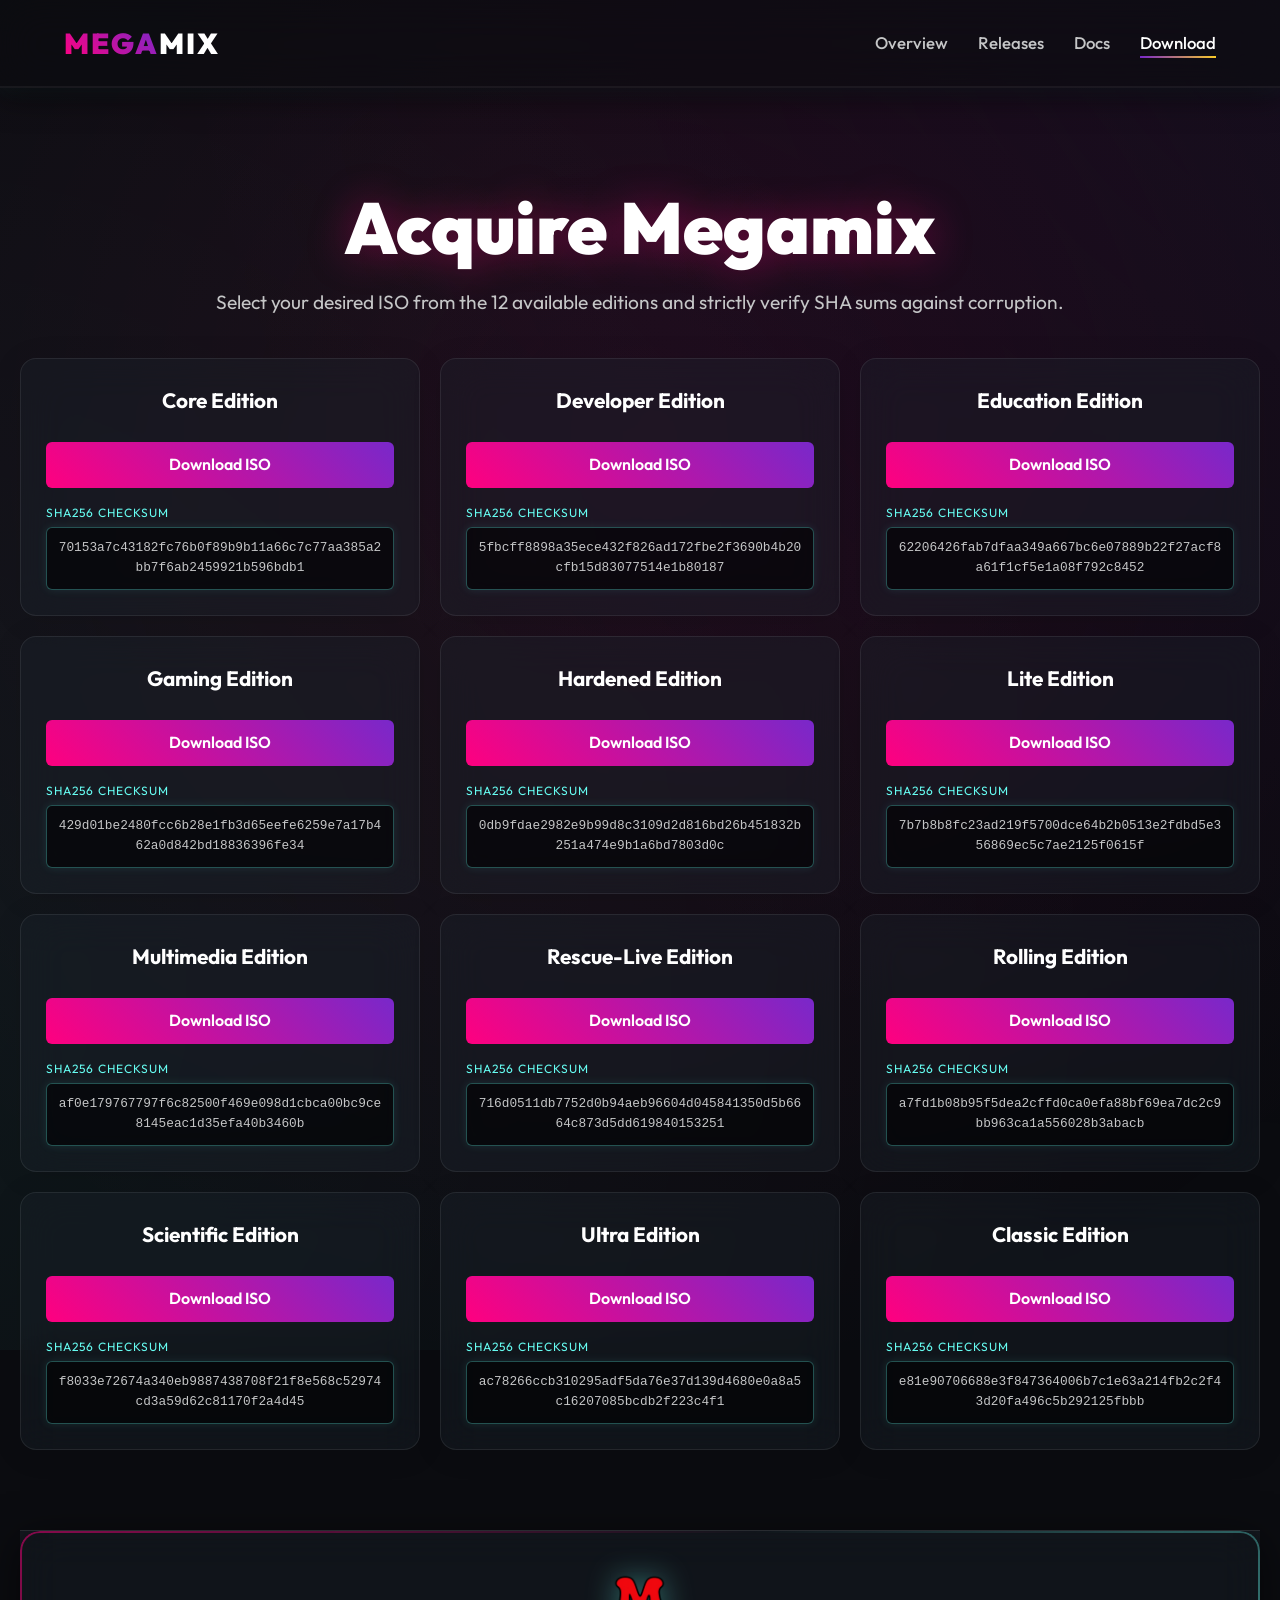
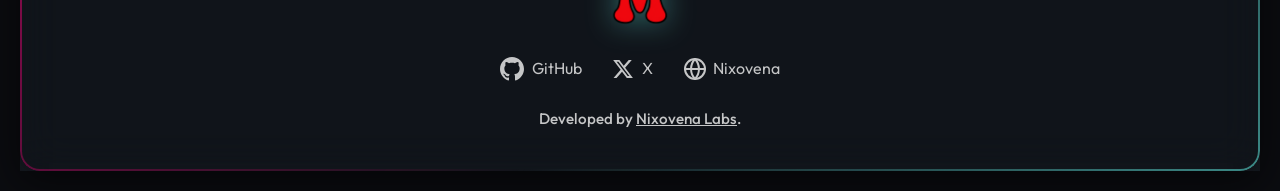
==== download.html @ 6d177a24 "Create" ====
<!DOCTYPE html>
<html lang="en">

<head>
    <meta charset="UTF-8">
    <meta name="viewport" content="width=device-width, initial-scale=1.0">
    <title>Download - Megamix</title>
    <link href="https://fonts.googleapis.com/css2?family=Outfit:wght@300;500;700;900&display=swap" rel="stylesheet">
    <link rel="icon" type="image/png" href="Assets/megamix.png">
    <link rel="stylesheet" href="style.css">
    <style>
        .page-header {
            text-align: center;
            padding: 80px 0 40px 0;
        }

        .download-grid {
            display: grid;
            grid-template-columns: repeat(auto-fit, minmax(300px, 1fr));
            gap: 20px;
            margin-bottom: 50px;
        }

        .download-card {
            background: rgba(31, 40, 51, 0.3);
            backdrop-filter: blur(20px);
            -webkit-backdrop-filter: blur(20px);
            border-radius: 16px;
            padding: 25px;
            border: 1px solid rgba(255, 255, 255, 0.08);
            display: flex;
            flex-direction: column;
            align-items: center;
            text-align: center;
            transition: all 0.4s cubic-bezier(0.175, 0.885, 0.32, 1.275);
            box-shadow: 0 4px 30px rgba(0, 0, 0, 0.1);
            position: relative;
        }

        .download-card::before {
            content: '';
            position: absolute;
            top: 0; left: 0; right: 0; bottom: 0;
            border-radius: 16px;
            padding: 2px;
            background: linear-gradient(45deg, transparent, transparent);
            -webkit-mask: linear-gradient(#fff 0 0) content-box, linear-gradient(#fff 0 0);
            -webkit-mask-composite: xor;
            mask-composite: exclude;
            transition: background 0.5s;
            pointer-events: none;
            z-index: 10;
        }

        .download-card:hover {
            transform: translateY(-10px) scale(1.02);
            box-shadow: 0 20px 50px rgba(255, 0, 127, 0.2), 0 0 20px rgba(102, 252, 241, 0.2);
            border-color: transparent;
        }

        .download-card:hover::before {
            background: linear-gradient(45deg, var(--gradient-1), var(--accent), var(--gradient-2));
        }

        .dl-title {
            font-size: 1.3rem;
            color: var(--text-primary);
            font-weight: 700;
            margin-bottom: 10px;
        }

        .dl-btn {
            margin-top: 15px;
            margin-bottom: 15px;
            display: inline-block;
            padding: 10px 25px;
            background: linear-gradient(45deg, var(--gradient-1), var(--gradient-2));
            color: #fff;
            text-decoration: none;
            border-radius: 6px;
            font-weight: 600;
            transition: all 0.3s;
            width: 100%;
        }

        .dl-btn:hover {
            box-shadow: 0 15px 30px rgba(255, 0, 127, 0.5), inset 0 0 10px rgba(255, 255, 255, 0.2);
            transform: translateY(-3px);
        }

        .checksum-box {
            background: rgba(0, 0, 0, 0.6);
            border: 1px solid rgba(102, 252, 241, 0.3);
            box-shadow: 0 0 10px rgba(102, 252, 241, 0.1);
            color: var(--text-muted);
            padding: 10px;
            font-family: monospace;
            font-size: 0.8rem;
            width: 100%;
            border-radius: 6px;
            word-wrap: break-word;
            text-align: center;
        }

        .checksum-title {
            font-size: 0.75rem;
            color: var(--accent);
            text-transform: uppercase;
            letter-spacing: 1px;
            margin-bottom: 5px;
            text-align: left;
            width: 100%;
        }
    </style>
</head>

<body>

    <nav class="navbar">
        <a href="index.html" class="brand">
            <span class="mega-text">MEGA</span>MIX
        </a>
        <ul class="nav-links">
            <li><a href="index.html">Overview</a></li>
            <li><a href="releases.html">Releases</a></li>
            <li><a href="docs.html">Docs</a></li>
            <li><a href="download.html" class="active">Download</a></li>
        </ul>
    </nav>

    <div class="container">
        <div class="page-header">
            <h1 class="page-title">Acquire Megamix</h1>
            <p class="subtitle" style="margin: 0 auto;">Select your desired ISO from the 12 available editions and
                strictly verify SHA sums against corruption.</p>
        </div>

        <div class="download-grid">

            <div class="download-card">
                <div class="dl-title">Core Edition</div>
                <a href="https://sourceforge.net/projects/megamix/files/release/Megamix-Core-1.0-amd64.iso/download" class="dl-btn">Download ISO</a>
                <div class="checksum-title">SHA256 CHECKSUM</div>
                <div class="checksum-box">70153a7c43182fc76b0f89b9b11a66c7c77aa385a2bb7f6ab2459921b596bdb1</div>
            </div>

            <div class="download-card">
                <div class="dl-title">Developer Edition</div>
                <a href="https://sourceforge.net/projects/megamix/files/release/Megamix-Developer-1.0-amd64.iso/download" class="dl-btn">Download ISO</a>
                <div class="checksum-title">SHA256 CHECKSUM</div>
                <div class="checksum-box">5fbcff8898a35ece432f826ad172fbe2f3690b4b20cfb15d83077514e1b80187</div>
            </div>

            <div class="download-card">
                <div class="dl-title">Education Edition</div>
                <a href="https://sourceforge.net/projects/megamix/files/release/Megamix-Education-1.0-amd64.iso/download" class="dl-btn">Download ISO</a>
                <div class="checksum-title">SHA256 CHECKSUM</div>
                <div class="checksum-box">62206426fab7dfaa349a667bc6e07889b22f27acf8a61f1cf5e1a08f792c8452</div>
            </div>

            <div class="download-card">
                <div class="dl-title">Gaming Edition</div>
                <a href="https://sourceforge.net/projects/megamix/files/release/Megamix-Gaming-1.0-amd64.iso/download" class="dl-btn">Download ISO</a>
                <div class="checksum-title">SHA256 CHECKSUM</div>
                <div class="checksum-box">429d01be2480fcc6b28e1fb3d65eefe6259e7a17b462a0d842bd18836396fe34</div>
            </div>

            <div class="download-card">
                <div class="dl-title">Hardened Edition</div>
                <a href="https://sourceforge.net/projects/megamix/files/release/Megamix-Hardened-1.0-amd64.iso/download" class="dl-btn">Download ISO</a>
                <div class="checksum-title">SHA256 CHECKSUM</div>
                <div class="checksum-box">0db9fdae2982e9b99d8c3109d2d816bd26b451832b251a474e9b1a6bd7803d0c</div>
            </div>

            <div class="download-card">
                <div class="dl-title">Lite Edition</div>
                <a href="https://sourceforge.net/projects/megamix/files/release/Megamix-Lite-1.0-amd64.iso/download" class="dl-btn">Download ISO</a>
                <div class="checksum-title">SHA256 CHECKSUM</div>
                <div class="checksum-box">7b7b8b8fc23ad219f5700dce64b2b0513e2fdbd5e356869ec5c7ae2125f0615f</div>
            </div>

            <div class="download-card">
                <div class="dl-title">Multimedia Edition</div>
                <a href="https://sourceforge.net/projects/megamix/files/release/Megamix-Multimedia-1.0-amd64.iso/download" class="dl-btn">Download ISO</a>
                <div class="checksum-title">SHA256 CHECKSUM</div>
                <div class="checksum-box">af0e179767797f6c82500f469e098d1cbca00bc9ce8145eac1d35efa40b3460b</div>
            </div>

            <div class="download-card">
                <div class="dl-title">Rescue-Live Edition</div>
                <a href="https://sourceforge.net/projects/megamix/files/release/Megamix-Rescue-Live-1.0-amd64.iso/download" class="dl-btn">Download ISO</a>
                <div class="checksum-title">SHA256 CHECKSUM</div>
                <div class="checksum-box">716d0511db7752d0b94aeb96604d045841350d5b6664c873d5dd619840153251</div>
            </div>

            <div class="download-card">
                <div class="dl-title">Rolling Edition</div>
                <a href="https://sourceforge.net/projects/megamix/files/release/Megamix-Rolling-1.0-amd64.iso/download" class="dl-btn">Download ISO</a>
                <div class="checksum-title">SHA256 CHECKSUM</div>
                <div class="checksum-box">a7fd1b08b95f5dea2cffd0ca0efa88bf69ea7dc2c9bb963ca1a556028b3abacb</div>
            </div>

            <div class="download-card">
                <div class="dl-title">Scientific Edition</div>
                <a href="https://sourceforge.net/projects/megamix/files/release/Megamix-Scientific-1.0-amd64.iso/download" class="dl-btn">Download ISO</a>
                <div class="checksum-title">SHA256 CHECKSUM</div>
                <div class="checksum-box">f8033e72674a340eb9887438708f21f8e568c52974cd3a59d62c81170f2a4d45</div>
            </div>

            <div class="download-card">
                <div class="dl-title">Ultra Edition</div>
                <a href="https://sourceforge.net/projects/megamix/files/release/Megamix-Ultra-1.0-amd64.iso/download" class="dl-btn">Download ISO</a>
                <div class="checksum-title">SHA256 CHECKSUM</div>
                <div class="checksum-box">ac78266ccb310295adf5da76e37d139d4680e0a8a5c16207085bcdb2f223c4f1</div>
            </div>

            <div class="download-card">
                <div class="dl-title">Classic Edition</div>
                <a href="https://sourceforge.net/projects/megamix/files/release/Megamix-Classic-1.0-amd64.iso/download" class="dl-btn">Download ISO</a>
                <div class="checksum-title">SHA256 CHECKSUM</div>
                <div class="checksum-box">e81e90706688e3f847364006b7c1e63a214fb2c2f43d20fa496c5b292125fbbb</div>
            </div>

        </div>

        <footer class="footer mega-glass-panel" style="display: flex; flex-direction: column; align-items: center; padding: 40px; margin-top: 80px; border-bottom: none; border-left: none; border-right: none; border-radius: 0;">
            <div style="display: flex; align-items: center; justify-content: center; margin-bottom: 25px;">
                <img src="Assets/megamix.png" alt="Megamix Logo" style="height: 60px; width: auto; filter: drop-shadow(0 0 15px rgba(102, 252, 241, 0.4));">
            </div>
            <div style="display: flex; gap: 30px; margin-bottom: 25px;">
                <a href="https://github.com/Nixovena" target="_blank" style="color: var(--text-muted); text-decoration: none; font-size: 1rem; transition: color 0.3s; display: flex; align-items: center; gap: 8px;">
                    <svg width="24" height="24" viewBox="0 0 24 24" fill="currentColor"><path d="M12 0c-6.626 0-12 5.373-12 12 0 5.302 3.438 9.8 8.207 11.387.599.111.793-.261.793-.577v-2.234c-3.338.726-4.033-1.416-4.033-1.416-.546-1.387-1.333-1.756-1.333-1.756-1.089-.745.083-.729.083-.729 1.205.084 1.839 1.237 1.839 1.237 1.07 1.834 2.807 1.304 3.492.997.107-.775.418-1.305.762-1.604-2.665-.305-5.467-1.334-5.467-5.931 0-1.311.469-2.381 1.236-3.221-.124-.303-.535-1.524.117-3.176 0 0 1.008-.322 3.301 1.23.957-.266 1.983-.399 3.003-.404 1.02.005 2.047.138 3.006.404 2.291-1.552 3.297-1.23 3.297-1.23.653 1.653.242 2.874.118 3.176.77.84 1.235 1.911 1.235 3.221 0 4.609-2.807 5.624-5.479 5.921.43.372.823 1.102.823 2.222v3.293c0 .319.192.694.801.576 4.765-1.589 8.199-6.086 8.199-11.386 0-6.627-5.373-12-12-12z"/></svg>
                    GitHub
                </a>
                <a href="https://x.com/nixovena" target="_blank" style="color: var(--text-muted); text-decoration: none; font-size: 1rem; transition: color 0.3s; display: flex; align-items: center; gap: 8px;">
                    <svg width="22" height="22" viewBox="0 0 24 24" fill="currentColor"><path d="M18.244 2.25h3.308l-7.227 8.26 8.502 11.24H16.17l-5.214-6.817L4.99 21.75H1.68l7.73-8.835L1.254 2.25H8.08l4.713 6.231zm-1.161 17.52h1.833L7.084 4.126H5.117z"/></svg>
                    X
                </a>
                <a href="https://nixovena.org" target="_blank" style="color: var(--text-muted); text-decoration: none; font-size: 1rem; transition: color 0.3s; display: flex; align-items: center; gap: 6px;">
                    <svg width="24" height="24" viewBox="0 0 24 24" fill="none" stroke="currentColor" stroke-width="2" stroke-linecap="round" stroke-linejoin="round"><circle cx="12" cy="12" r="10"/><path d="M12 2a15.3 15.3 0 0 1 4 10 15.3 15.3 0 0 1-4 10 15.3 15.3 0 0 1-4-10 15.3 15.3 0 0 1 4-10z"/><line x1="2" y1="12" x2="22" y2="12"/></svg>
                    Nixovena
                </a>
            </div>
            <div style="color: var(--text-muted); font-size: 0.95rem; font-weight: 500;">
                Developed by <a href="https://nixovena.org" target="_blank" style="color: inherit; text-decoration: underline;">Nixovena Labs</a>.
            </div>
        </footer>
    </div>
</body>

</html>
---- style.css ----
:root {
    --bg-main: #0b0c10;
    --bg-secondary: #1f2833;
    --text-primary: #ffffff;
    --text-muted: #c5c6c7;

    /* Vibrant Hippie/Mega gradient colors */
    --gradient-1: #ff007f;
    --gradient-2: #7928ca;
    --gradient-3: #ff4d4d;
    --gradient-4: #f9cb28;

    --accent: #66fcf1;
    --accent-hover: #45a29e;

    --font-main: 'Outfit', sans-serif;
}

html {
    scroll-behavior: smooth;
}

* {
    margin: 0;
    padding: 0;
    box-sizing: border-box;
}

body {
    background-color: var(--bg-main);
    color: var(--text-primary);
    font-family: var(--font-main);
    line-height: 1.6;
    overflow-x: hidden;
    position: relative;
}

/* Ultimate Background Mesh */
body::before {
    content: '';
    position: fixed;
    top: -50%;
    left: -50%;
    width: 200%;
    height: 200%;
    background: radial-gradient(circle at 50% 50%, rgba(255, 0, 127, 0.08), transparent 60%),
                radial-gradient(circle at 80% 20%, rgba(121, 40, 202, 0.08), transparent 50%),
                radial-gradient(circle at 20% 80%, rgba(102, 252, 241, 0.05), transparent 50%);
    z-index: -1;
    animation: rotateMesh 40s linear infinite;
    pointer-events: none;
}

@keyframes rotateMesh {
    0% { transform: rotate(0deg); }
    100% { transform: rotate(360deg); }
}

/* Ultimate Custom Scrollbar */
::-webkit-scrollbar {
    width: 12px;
}
::-webkit-scrollbar-track {
    background: var(--bg-main);
}
::-webkit-scrollbar-thumb {
    background: linear-gradient(var(--gradient-1), var(--gradient-2));
    border-radius: 6px;
    border: 2px solid var(--bg-main);
}
::-webkit-scrollbar-thumb:hover {
    background: linear-gradient(var(--gradient-3), var(--gradient-4));
}

/* Navbar Setup */
.navbar {
    display: flex;
    justify-content: space-between;
    align-items: center;
    padding: 20px 5%;
    background: rgba(11, 12, 16, 0.6);
    -webkit-backdrop-filter: blur(20px);
    backdrop-filter: blur(20px);
    border-bottom: 2px solid rgba(255, 255, 255, 0.05);
    box-shadow: 0 10px 30px rgba(0, 0, 0, 0.5), 0 0 20px rgba(102, 252, 241, 0.1);
    position: sticky;
    top: 0;
    z-index: 1000;
}

.brand {
    font-size: 1.8rem;
    font-weight: 900;
    color: var(--text-primary);
    text-decoration: none;
    letter-spacing: 2px;
}

.mega-text {
    background: linear-gradient(45deg, var(--gradient-1), var(--gradient-2));
    -webkit-background-clip: text;
    background-clip: text;
    -webkit-text-fill-color: transparent;
    color: transparent;
}

.nav-links {
    list-style: none;
    display: flex;
    gap: 30px;
}

.nav-links a {
    color: var(--text-muted);
    text-decoration: none;
    font-weight: 500;
    font-size: 1.05rem;
    position: relative;
    transition: color 0.3s;
}

.nav-links a:hover,
.nav-links a.active {
    color: var(--text-primary);
}

.nav-links a::after {
    content: '';
    position: absolute;
    width: 0;
    height: 2px;
    bottom: -5px;
    left: 0;
    background: linear-gradient(90deg, var(--gradient-2), var(--gradient-4));
    transition: width 0.3s;
}

.nav-links a:hover::after,
.nav-links a.active::after {
    width: 100%;
}

.container {
    max-width: 1400px;
    margin: 0 auto;
    padding: 20px;
}

/* Hero Section */
.hero {
    display: flex;
    align-items: center;
    justify-content: space-between;
    min-height: 80vh;
    gap: 50px;
}

.hero-image {
    flex: 1;
    display: flex;
    justify-content: center;
    position: relative;
}

.hero-image img {
    max-width: 90%;
    width: 500px;
    height: auto;
    filter: drop-shadow(0 0 30px rgba(121, 40, 202, 0.4));
    animation: float 6s ease-in-out infinite;
}

@keyframes float {
    0% {
        transform: translateY(0px) rotate(0deg);
    }

    50% {
        transform: translateY(-20px) rotate(2deg);
    }

    100% {
        transform: translateY(0px) rotate(0deg);
    }
}

.hero-content {
    flex: 1;
}

.badge {
    display: inline-block;
    padding: 6px 12px;
    background: rgba(255, 255, 255, 0.1);
    border: 1px solid rgba(255, 255, 255, 0.2);
    border-radius: 50px;
    font-size: 0.85rem;
    font-weight: 600;
    letter-spacing: 1px;
    text-transform: uppercase;
    margin-bottom: 20px;
}

.page-title {
    font-size: 4.5rem;
    font-weight: 900;
    line-height: 1.1;
    margin-bottom: 20px;
    text-shadow: 0 0 40px rgba(255, 0, 127, 0.4);
}

.gradient-text {
    background: linear-gradient(to right, var(--gradient-3), var(--gradient-4), var(--gradient-1));
    background-size: 200% auto;
    animation: shine 5s linear infinite;
    -webkit-background-clip: text;
    background-clip: text;
    -webkit-text-fill-color: transparent;
    color: transparent;
}

@keyframes shine {
    to {
        background-position: 200% center;
    }
}

.subtitle {
    font-size: 1.2rem;
    color: var(--text-muted);
    margin-bottom: 40px;
    max-width: 90%;
}

.hero-buttons {
    display: flex;
    gap: 20px;
}

.btn {
    padding: 15px 35px;
    font-size: 1.1rem;
    font-weight: 700;
    text-decoration: none;
    border-radius: 8px;
    transition: all 0.3s;
    text-align: center;
}

.btn-primary {
    background: linear-gradient(45deg, var(--gradient-1), var(--gradient-2), var(--gradient-1));
    background-size: 200% auto;
    color: white;
    box-shadow: 0 10px 30px rgba(255, 0, 127, 0.4), inset 0 0 10px rgba(255, 255, 255, 0.2);
    border: none;
    animation: shine 4s linear infinite;
}

.btn-primary:hover {
    transform: translateY(-5px) scale(1.05);
    box-shadow: 0 20px 40px rgba(255, 0, 127, 0.6), 0 0 30px rgba(121, 40, 202, 0.6);
}

.btn-secondary {
    background: rgba(255, 255, 255, 0.05);
    backdrop-filter: blur(5px);
    color: var(--text-primary);
    border: 1px solid rgba(255, 255, 255, 0.2);
    box-shadow: 0 10px 20px rgba(0, 0, 0, 0.2);
}

.btn-secondary:hover {
    border-color: var(--accent);
    background: rgba(102, 252, 241, 0.1);
    transform: translateY(-5px) scale(1.05);
    box-shadow: 0 15px 30px rgba(102, 252, 241, 0.3);
    color: var(--accent);
}

/* Editions Section */
.editions-section {
    padding: 100px 0;
}

.section-title {
    font-size: 2.5rem;
    text-align: center;
    margin-bottom: 60px;
}

.editions-grid {
    display: grid;
    grid-template-columns: repeat(auto-fit, minmax(350px, 1fr));
    gap: 30px;
}

/* Base Card for Editions (Will be filled later) */
.edition-card {
    background: rgba(31, 40, 51, 0.4);
    backdrop-filter: blur(12px);
    -webkit-backdrop-filter: blur(12px);
    border-radius: 16px;
    overflow: hidden;
    position: relative;
    border: 1px solid rgba(255, 255, 255, 0.08);
    transition: all 0.4s cubic-bezier(0.175, 0.885, 0.32, 1.275);
    display: flex;
    flex-direction: column;
    box-shadow: 0 4px 30px rgba(0, 0, 0, 0.1);
}

.edition-card::before {
    content: '';
    position: absolute;
    top: 0; left: 0; right: 0; bottom: 0;
    border-radius: 16px;
    padding: 2px;
    background: linear-gradient(45deg, transparent, transparent);
    -webkit-mask: linear-gradient(#fff 0 0) content-box, linear-gradient(#fff 0 0);
    -webkit-mask-composite: xor;
    transition: background 0.5s;
    pointer-events: none;
    z-index: 10;
}

.edition-card:hover {
    transform: translateY(-15px) scale(1.02);
    box-shadow: 0 20px 50px rgba(255, 0, 127, 0.2), 0 0 20px rgba(102, 252, 241, 0.2);
    border-color: transparent;
}

.edition-card:hover::before {
    background: linear-gradient(45deg, var(--gradient-1), var(--accent), var(--gradient-2));
}

.edition-image {
    width: 100%;
    height: 260px;
    object-fit: cover;
    border-bottom: 2px solid var(--gradient-2);
    cursor: pointer;
    transition: transform 0.5s ease;
}

.edition-card:hover .edition-image {
    transform: scale(1.05);
}

/* Lightbox / Modal Styling */
.modal {
    display: none;
    position: fixed;
    z-index: 2000;
    padding-top: 50px;
    left: 0;
    top: 0;
    width: 100%;
    height: 100%;
    overflow: auto;
    background-color: rgba(0, 0, 0, 0.9);
    -webkit-backdrop-filter: blur(5px);
    backdrop-filter: blur(5px);
}

.modal-content {
    margin: auto;
    display: block;
    max-width: 90%;
    max-height: 85vh;
    border: 2px solid var(--accent);
    box-shadow: 0 0 30px rgba(102, 252, 241, 0.3);
    border-radius: 8px;
    animation: zoom 0.3s ease-out;
}

@keyframes zoom {
    from {
        transform: scale(0.8);
        opacity: 0;
    }

    to {
        transform: scale(1);
        opacity: 1;
    }
}

.close {
    position: absolute;
    top: 20px;
    right: 35px;
    color: #f1f1f1;
    font-size: 40px;
    font-weight: bold;
    transition: 0.3s;
    cursor: pointer;
}

.close:hover,
.close:focus {
    color: var(--gradient-1);
    text-decoration: none;
    cursor: pointer;
}

.edition-content {
    padding: 25px;
    flex: 1;
    display: flex;
    flex-direction: column;
}

.edition-name {
    font-size: 1.5rem;
    font-weight: 700;
    margin-bottom: 10px;
    color: var(--accent);
}

.edition-desc {
    color: var(--text-muted);
    font-size: 0.95rem;
    margin-bottom: 20px;
    flex: 1;
}

.edition-link {
    text-decoration: none;
    color: var(--text-primary);
    font-weight: 600;
    display: inline-block;
    border-bottom: 2px solid var(--gradient-1);
    align-self: flex-start;
    padding-bottom: 2px;
    transition: color 0.3s;
}

.edition-link:hover {
    color: var(--gradient-4);
}

/* Footer */
.footer {
    text-align: center;
    padding: 40px;
    margin-top: 50px;
    border-top: 1px solid rgba(255, 255, 255, 0.05);
    color: var(--text-muted);
}

/* Teaser Section */
.teaser-section {
    margin: 80px 0;
    border-radius: 12px;
    overflow: hidden;
    position: relative;
    border: 1px solid rgba(255, 255, 255, 0.05);
}

.teaser-container {
    position: relative;
    width: 100%;
    height: auto;
    overflow: hidden;
    display: flex;
    align-items: center;
    justify-content: center;
}

.teaser-video {
    width: 100%;
    height: auto;
    z-index: 1;
    display: block;
}

.teaser-overlay {
    position: absolute;
    top: 50%;
    left: 50%;
    transform: translate(-50%, -50%);
    z-index: 2;
    text-align: center;
    color: #fff;
    padding: 20px;
    width: 100%;
    background: rgba(0, 0, 0, 0.2);
}

.teaser-slogan {
    font-size: 3rem;
    font-weight: 900;
    margin-bottom: 10px;
    text-transform: uppercase;
    letter-spacing: 2px;
    background: linear-gradient(45deg, var(--gradient-3), var(--gradient-4));
    -webkit-background-clip: text;
    -webkit-text-fill-color: transparent;
    background-clip: text;
}

.teaser-text {
    font-size: 1.2rem;
    color: var(--text-muted);
    margin-bottom: 30px;
    font-weight: 500;
}

/* Ultimate Mega Utilities & Panel Styles */
.mega-glass-panel {
    background: rgba(31, 40, 51, 0.3);
    backdrop-filter: blur(20px);
    -webkit-backdrop-filter: blur(20px);
    border-radius: 20px;
    border: 1px solid rgba(255, 255, 255, 0.1);
    box-shadow: 0 10px 40px rgba(0, 0, 0, 0.6), inset 0 0 20px rgba(255, 255, 255, 0.02);
    position: relative;
    overflow: hidden;
}

.mega-glass-panel::before {
    content: '';
    position: absolute;
    top: 0; left: 0; right: 0; bottom: 0;
    border-radius: 20px;
    padding: 2px;
    background: linear-gradient(135deg, rgba(255,0,127,0.5), transparent, rgba(102,252,241,0.5));
    -webkit-mask: linear-gradient(#fff 0 0) content-box, linear-gradient(#fff 0 0);
    -webkit-mask-composite: xor;
    pointer-events: none;
    z-index: 1;
}

.glow-text {
    text-shadow: 0 0 20px var(--accent), 0 0 40px var(--accent);
}

.glow-image {
    filter: drop-shadow(0 0 30px rgba(102, 252, 241, 0.4)) drop-shadow(0 0 10px rgba(255, 0, 127, 0.3));
    transition: filter 0.5s;
}

.glow-image:hover {
    filter: drop-shadow(0 0 50px rgba(102, 252, 241, 0.8)) drop-shadow(0 0 20px rgba(255, 0, 127, 0.6));
}

.float-anim {
    animation: floatFast 4s ease-in-out infinite;
}

@keyframes floatFast {
    0% { transform: translateY(0px); }
    50% { transform: translateY(-15px); }
    100% { transform: translateY(0px); }
}

.panel-section {
    display: flex;
    gap: 50px;
    margin: 100px 0;
    padding: 60px;
    align-items: center;
    flex-wrap: wrap;
    z-index: 5;
}

.panel-content {
    flex: 1;
    min-width: 350px;
    position: relative;
    z-index: 2;
}

.panel-title {
    font-size: 3.5rem;
    margin-bottom: 20px;
}

.panel-subtitle {
    font-size: 1.5rem;
    margin-bottom: 30px;
    color: var(--text-primary);
    text-shadow: 0 2px 10px rgba(0,0,0,0.5);
}

.panel-content p {
    color: var(--text-muted);
    line-height: 1.8;
    margin-bottom: 20px;
    font-size: 1.1rem;
}

.panel-image-container {
    flex: 1;
    min-width: 350px;
    text-align: center;
    position: relative;
    z-index: 2;
}

.panel-image {
    max-width: 100%;
    border-radius: 12px;
    border: 1px solid rgba(255,255,255,0.2);
}
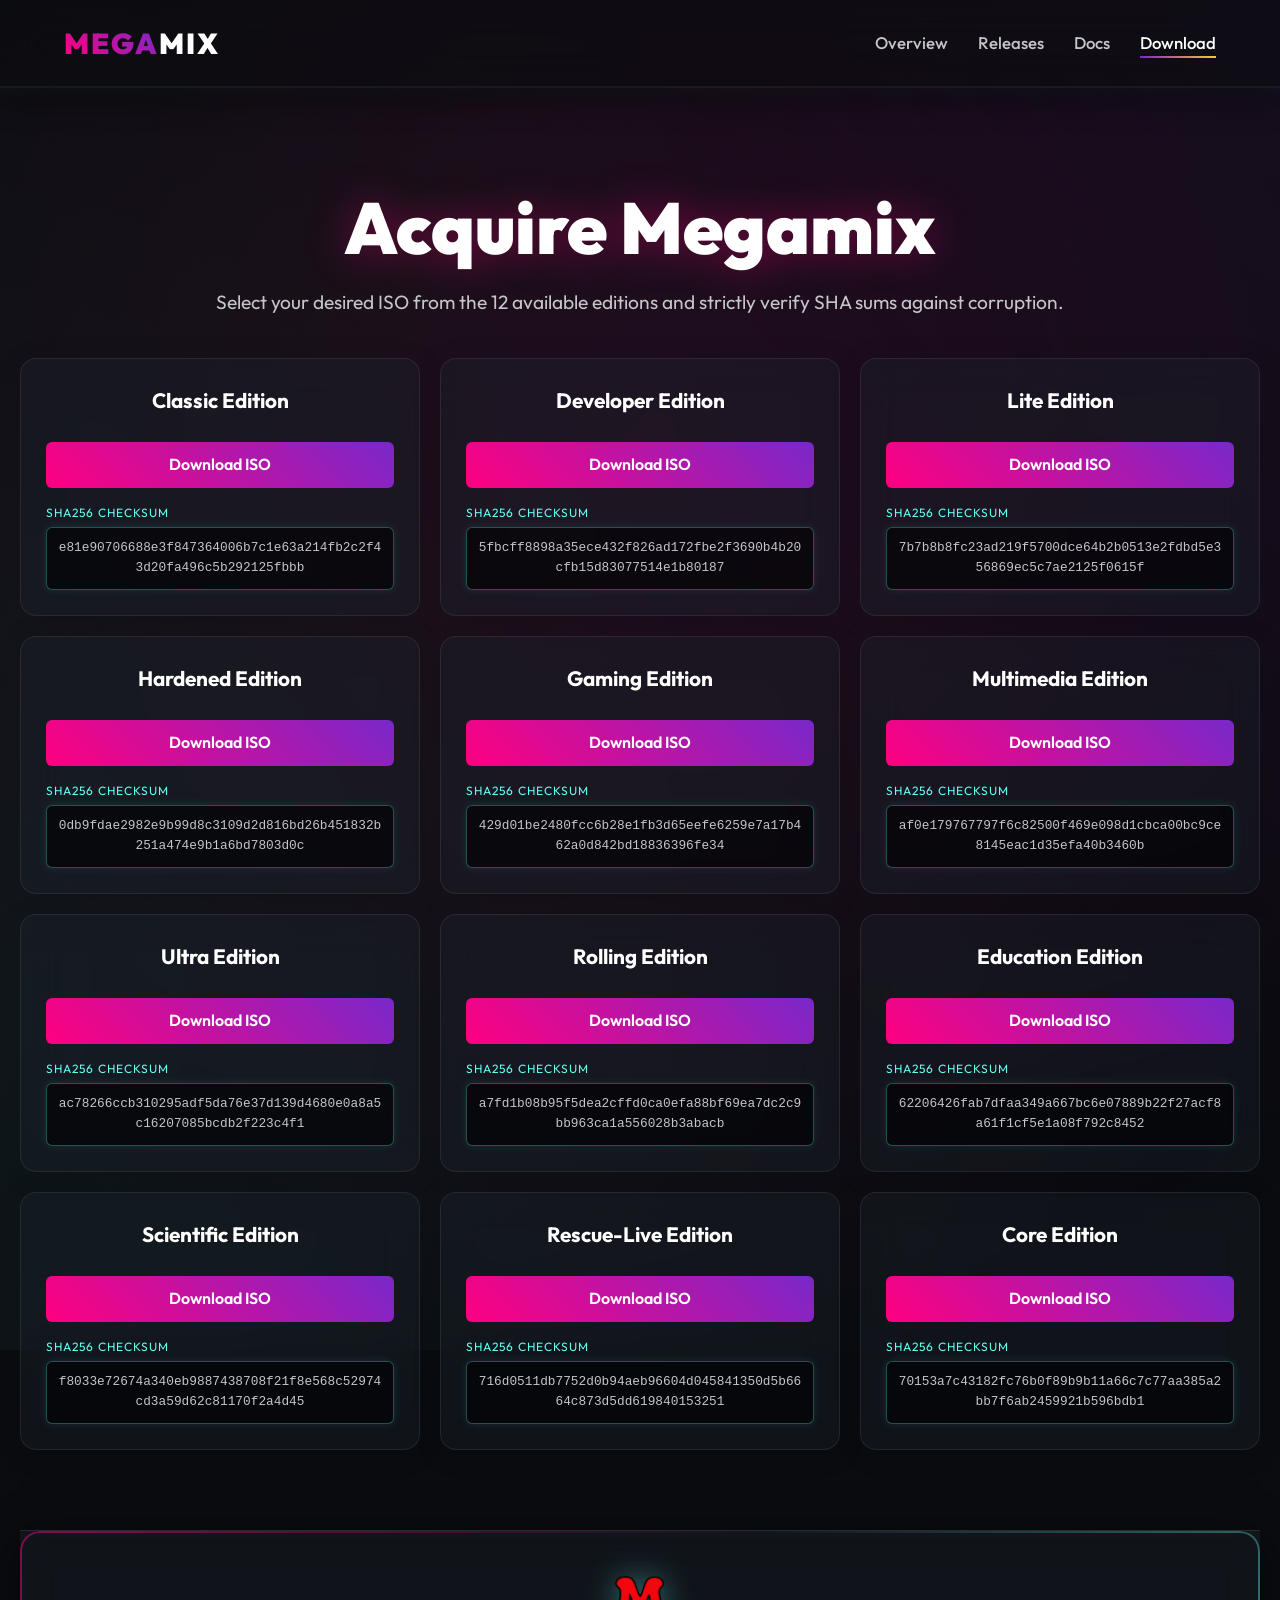
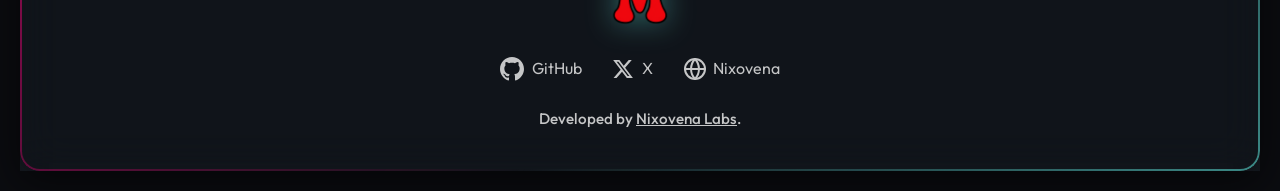
==== commit 1dce0dda: "Update download.html" ====
--- a/download.html
+++ b/download.html
@@ -138,87 +138,87 @@
         <div class="download-grid">
 
             <div class="download-card">
+                <div class="dl-title">Classic Edition</div>
+                <a href="https://sourceforge.net/projects/megamix/files/release/Megamix-Classic-1.0-amd64.iso/download" class="dl-btn">Download ISO</a>
+                <div class="checksum-title">SHA256 CHECKSUM</div>
+                <div class="checksum-box">e81e90706688e3f847364006b7c1e63a214fb2c2f43d20fa496c5b292125fbbb</div>
+            </div>
+
+            <div class="download-card">
+                <div class="dl-title">Developer Edition</div>
+                <a href="https://sourceforge.net/projects/megamix/files/release/Megamix-Developer-1.0-amd64.iso/download" class="dl-btn">Download ISO</a>
+                <div class="checksum-title">SHA256 CHECKSUM</div>
+                <div class="checksum-box">5fbcff8898a35ece432f826ad172fbe2f3690b4b20cfb15d83077514e1b80187</div>
+            </div>
+
+            <div class="download-card">
+                <div class="dl-title">Lite Edition</div>
+                <a href="https://sourceforge.net/projects/megamix/files/release/Megamix-Lite-1.0-amd64.iso/download" class="dl-btn">Download ISO</a>
+                <div class="checksum-title">SHA256 CHECKSUM</div>
+                <div class="checksum-box">7b7b8b8fc23ad219f5700dce64b2b0513e2fdbd5e356869ec5c7ae2125f0615f</div>
+            </div>
+
+            <div class="download-card">
+                <div class="dl-title">Hardened Edition</div>
+                <a href="https://sourceforge.net/projects/megamix/files/release/Megamix-Hardened-1.0-amd64.iso/download" class="dl-btn">Download ISO</a>
+                <div class="checksum-title">SHA256 CHECKSUM</div>
+                <div class="checksum-box">0db9fdae2982e9b99d8c3109d2d816bd26b451832b251a474e9b1a6bd7803d0c</div>
+            </div>
+
+            <div class="download-card">
+                <div class="dl-title">Gaming Edition</div>
+                <a href="https://sourceforge.net/projects/megamix/files/release/Megamix-Gaming-1.0-amd64.iso/download" class="dl-btn">Download ISO</a>
+                <div class="checksum-title">SHA256 CHECKSUM</div>
+                <div class="checksum-box">429d01be2480fcc6b28e1fb3d65eefe6259e7a17b462a0d842bd18836396fe34</div>
+            </div>
+
+            <div class="download-card">
+                <div class="dl-title">Multimedia Edition</div>
+                <a href="https://sourceforge.net/projects/megamix/files/release/Megamix-Multimedia-1.0-amd64.iso/download" class="dl-btn">Download ISO</a>
+                <div class="checksum-title">SHA256 CHECKSUM</div>
+                <div class="checksum-box">af0e179767797f6c82500f469e098d1cbca00bc9ce8145eac1d35efa40b3460b</div>
+            </div>
+
+            <div class="download-card">
+                <div class="dl-title">Ultra Edition</div>
+                <a href="https://sourceforge.net/projects/megamix/files/release/Megamix-Ultra-1.0-amd64.iso/download" class="dl-btn">Download ISO</a>
+                <div class="checksum-title">SHA256 CHECKSUM</div>
+                <div class="checksum-box">ac78266ccb310295adf5da76e37d139d4680e0a8a5c16207085bcdb2f223c4f1</div>
+            </div>
+
+            <div class="download-card">
+                <div class="dl-title">Rolling Edition</div>
+                <a href="https://sourceforge.net/projects/megamix/files/release/Megamix-Rolling-1.0-amd64.iso/download" class="dl-btn">Download ISO</a>
+                <div class="checksum-title">SHA256 CHECKSUM</div>
+                <div class="checksum-box">a7fd1b08b95f5dea2cffd0ca0efa88bf69ea7dc2c9bb963ca1a556028b3abacb</div>
+            </div>
+
+            <div class="download-card">
+                <div class="dl-title">Education Edition</div>
+                <a href="https://sourceforge.net/projects/megamix/files/release/Megamix-Education-1.0-amd64.iso/download" class="dl-btn">Download ISO</a>
+                <div class="checksum-title">SHA256 CHECKSUM</div>
+                <div class="checksum-box">62206426fab7dfaa349a667bc6e07889b22f27acf8a61f1cf5e1a08f792c8452</div>
+            </div>
+
+            <div class="download-card">
+                <div class="dl-title">Scientific Edition</div>
+                <a href="https://sourceforge.net/projects/megamix/files/release/Megamix-Scientific-1.0-amd64.iso/download" class="dl-btn">Download ISO</a>
+                <div class="checksum-title">SHA256 CHECKSUM</div>
+                <div class="checksum-box">f8033e72674a340eb9887438708f21f8e568c52974cd3a59d62c81170f2a4d45</div>
+            </div>
+
+            <div class="download-card">
+                <div class="dl-title">Rescue-Live Edition</div>
+                <a href="https://sourceforge.net/projects/megamix/files/release/Megamix-Rescue-Live-1.0-amd64.iso/download" class="dl-btn">Download ISO</a>
+                <div class="checksum-title">SHA256 CHECKSUM</div>
+                <div class="checksum-box">716d0511db7752d0b94aeb96604d045841350d5b6664c873d5dd619840153251</div>
+            </div>
+
+            <div class="download-card">
                 <div class="dl-title">Core Edition</div>
                 <a href="https://sourceforge.net/projects/megamix/files/release/Megamix-Core-1.0-amd64.iso/download" class="dl-btn">Download ISO</a>
                 <div class="checksum-title">SHA256 CHECKSUM</div>
                 <div class="checksum-box">70153a7c43182fc76b0f89b9b11a66c7c77aa385a2bb7f6ab2459921b596bdb1</div>
-            </div>
-
-            <div class="download-card">
-                <div class="dl-title">Developer Edition</div>
-                <a href="https://sourceforge.net/projects/megamix/files/release/Megamix-Developer-1.0-amd64.iso/download" class="dl-btn">Download ISO</a>
-                <div class="checksum-title">SHA256 CHECKSUM</div>
-                <div class="checksum-box">5fbcff8898a35ece432f826ad172fbe2f3690b4b20cfb15d83077514e1b80187</div>
-            </div>
-
-            <div class="download-card">
-                <div class="dl-title">Education Edition</div>
-                <a href="https://sourceforge.net/projects/megamix/files/release/Megamix-Education-1.0-amd64.iso/download" class="dl-btn">Download ISO</a>
-                <div class="checksum-title">SHA256 CHECKSUM</div>
-                <div class="checksum-box">62206426fab7dfaa349a667bc6e07889b22f27acf8a61f1cf5e1a08f792c8452</div>
-            </div>
-
-            <div class="download-card">
-                <div class="dl-title">Gaming Edition</div>
-                <a href="https://sourceforge.net/projects/megamix/files/release/Megamix-Gaming-1.0-amd64.iso/download" class="dl-btn">Download ISO</a>
-                <div class="checksum-title">SHA256 CHECKSUM</div>
-                <div class="checksum-box">429d01be2480fcc6b28e1fb3d65eefe6259e7a17b462a0d842bd18836396fe34</div>
-            </div>
-
-            <div class="download-card">
-                <div class="dl-title">Hardened Edition</div>
-                <a href="https://sourceforge.net/projects/megamix/files/release/Megamix-Hardened-1.0-amd64.iso/download" class="dl-btn">Download ISO</a>
-                <div class="checksum-title">SHA256 CHECKSUM</div>
-                <div class="checksum-box">0db9fdae2982e9b99d8c3109d2d816bd26b451832b251a474e9b1a6bd7803d0c</div>
-            </div>
-
-            <div class="download-card">
-                <div class="dl-title">Lite Edition</div>
-                <a href="https://sourceforge.net/projects/megamix/files/release/Megamix-Lite-1.0-amd64.iso/download" class="dl-btn">Download ISO</a>
-                <div class="checksum-title">SHA256 CHECKSUM</div>
-                <div class="checksum-box">7b7b8b8fc23ad219f5700dce64b2b0513e2fdbd5e356869ec5c7ae2125f0615f</div>
-            </div>
-
-            <div class="download-card">
-                <div class="dl-title">Multimedia Edition</div>
-                <a href="https://sourceforge.net/projects/megamix/files/release/Megamix-Multimedia-1.0-amd64.iso/download" class="dl-btn">Download ISO</a>
-                <div class="checksum-title">SHA256 CHECKSUM</div>
-                <div class="checksum-box">af0e179767797f6c82500f469e098d1cbca00bc9ce8145eac1d35efa40b3460b</div>
-            </div>
-
-            <div class="download-card">
-                <div class="dl-title">Rescue-Live Edition</div>
-                <a href="https://sourceforge.net/projects/megamix/files/release/Megamix-Rescue-Live-1.0-amd64.iso/download" class="dl-btn">Download ISO</a>
-                <div class="checksum-title">SHA256 CHECKSUM</div>
-                <div class="checksum-box">716d0511db7752d0b94aeb96604d045841350d5b6664c873d5dd619840153251</div>
-            </div>
-
-            <div class="download-card">
-                <div class="dl-title">Rolling Edition</div>
-                <a href="https://sourceforge.net/projects/megamix/files/release/Megamix-Rolling-1.0-amd64.iso/download" class="dl-btn">Download ISO</a>
-                <div class="checksum-title">SHA256 CHECKSUM</div>
-                <div class="checksum-box">a7fd1b08b95f5dea2cffd0ca0efa88bf69ea7dc2c9bb963ca1a556028b3abacb</div>
-            </div>
-
-            <div class="download-card">
-                <div class="dl-title">Scientific Edition</div>
-                <a href="https://sourceforge.net/projects/megamix/files/release/Megamix-Scientific-1.0-amd64.iso/download" class="dl-btn">Download ISO</a>
-                <div class="checksum-title">SHA256 CHECKSUM</div>
-                <div class="checksum-box">f8033e72674a340eb9887438708f21f8e568c52974cd3a59d62c81170f2a4d45</div>
-            </div>
-
-            <div class="download-card">
-                <div class="dl-title">Ultra Edition</div>
-                <a href="https://sourceforge.net/projects/megamix/files/release/Megamix-Ultra-1.0-amd64.iso/download" class="dl-btn">Download ISO</a>
-                <div class="checksum-title">SHA256 CHECKSUM</div>
-                <div class="checksum-box">ac78266ccb310295adf5da76e37d139d4680e0a8a5c16207085bcdb2f223c4f1</div>
-            </div>
-
-            <div class="download-card">
-                <div class="dl-title">Classic Edition</div>
-                <a href="https://sourceforge.net/projects/megamix/files/release/Megamix-Classic-1.0-amd64.iso/download" class="dl-btn">Download ISO</a>
-                <div class="checksum-title">SHA256 CHECKSUM</div>
-                <div class="checksum-box">e81e90706688e3f847364006b7c1e63a214fb2c2f43d20fa496c5b292125fbbb</div>
             </div>
 
         </div>
